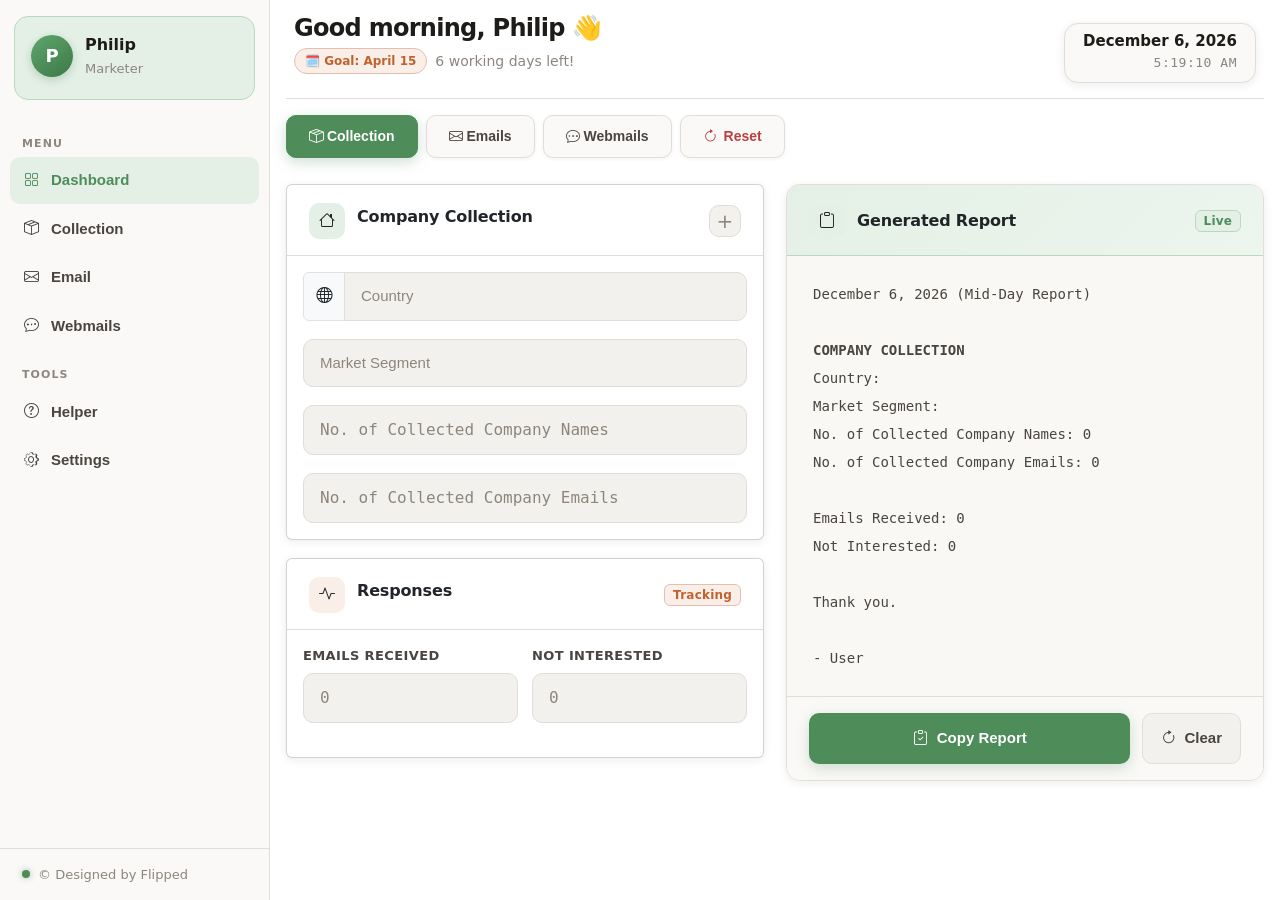
==== index.html @ 9dfaefea "dashboard" ====
<!DOCTYPE html>
<html lang="en">

<head>
    <meta charset="UTF-8" />
    <meta name="viewport" content="width=device-width, initial-scale=1.0" />
    <title>Ez Report</title>
    <link rel="stylesheet" href="assets/css/style.css" />
    <link href="assets/img/4.png" rel="icon">
    <link href="assets/vendor/bootstrap/css/bootstrap.min.css" rel="stylesheet">
    <link href="assets/vendor/bootstrap-icons/bootstrap-icons.css" rel="stylesheet">
</head>

<body>
    <div class="overlay" id="overlay" onclick="closeSidebar()"></div>
    <div id="sidebar-container"></div>

    <div class="main-wrap">
        <div id="main-content"></div>
    </div>


    <script src="assets/vendor/bootstrap/js/bootstrap.bundle.min.js"></script>
    <script src="assets/js/main.js"></script>
</body>

</html>
---- assets/css/style.css ----
:root {
    --bg: #f0ede8;
    --surface: #faf9f7;
    --surface-2: #f3f1ed;
    --border: #e2ddd6;
    --text: #1e1c19;
    --text-mid: #4a4540;
    --text-muted: #8c867e;
    --sage: #4e8c5a;
    --sage-lt: #e4f0e6;
    --sage-md: #b8d9bd;
    --terra: #c0622e;
    --terra-lt: #faeee8;
    --terra-md: #e5bfad;
    --danger: #b84040;
    --danger-lt: #faebeb;
    --sw: 270px;
    --r: 10px;
    --rl: 14px;
    --sh: 0 2px 10px rgba(30, 28, 25, 0.08);
    --foc: 0 0 0 3px rgba(78, 140, 90, 0.2);
}

*,
*::before,
*::after {
    box-sizing: border-box;
    margin: 0;
    padding: 0;
}

html,
body {
    height: 100%;
    font-family: 'Plus Jakarta Sans', sans-serif;
    background-color: white;
    color: var(--text);
    font-size: 16px;
    -webkit-font-smoothing: antialiased;
}

.sidebar {
    position: fixed;
    top: 0;
    left: 0;
    width: var(--sw);
    height: 100vh;
    background: var(--surface);
    border-right: 1.5px solid var(--border);
    display: flex;
    flex-direction: column;
    z-index: 200;
    transition: transform .3s cubic-bezier(.4, 0, .2, 1);
}

.sb-user {
    margin: 16px 14px;
    background: var(--sage-lt);
    border: 1.5px solid var(--sage-md);
    border-radius: var(--rl);
    padding: 16px;
}

.sb-user-row {
    display: flex;
    align-items: center;
    gap: 12px;
    margin-bottom: 4px;
}

.user-ava {
    width: 42px;
    height: 42px;
    border-radius: 50%;
    background: linear-gradient(145deg, #5ea66c, #3d7848);
    display: flex;
    align-items: center;
    justify-content: center;
    font-size: 18px;
    font-weight: 800;
    color: #fff;
    flex-shrink: 0;
    box-shadow: 0 3px 10px rgba(78, 140, 90, 0.3);
}

.user-name {
    font-size: 16px;
    font-weight: 700;
    color: var(--text);
}

.user-sub {
    font-size: 13px;
    font-weight: 500;
    color: var(--text-muted);
    margin-top: 2px;
}

.sb-nav {
    flex: 1;
    overflow-y: auto;
    padding: 12px 10px;
}

.nav-sec {
    font-size: 11px;
    font-weight: 700;
    letter-spacing: .1em;
    text-transform: uppercase;
    color: var(--text-muted);
    padding: 8px 12px 5px;
}

.nav-btn {
    display: flex;
    align-items: center;
    gap: 12px;
    width: 100%;
    padding: 12px 14px;
    border-radius: var(--r);
    background: none;
    border: none;
    cursor: pointer;
    font-family: 'Plus Jakarta Sans', sans-serif;
    font-size: 15px;
    font-weight: 600;
    color: var(--text-mid);
    text-align: left;
    transition: all .18s ease;
    margin-bottom: 2px;
}

.nav-btn:hover {
    background: var(--surface-2);
    color: var(--text);
}

.nav-btn.active {
    background: var(--sage-lt);
    color: var(--sage);
    font-weight: 700;
}

.sb-foot {
    padding: 16px 22px;
    border-top: 1.5px solid var(--border);
    font-size: 13px;
    font-weight: 500;
    color: var(--text-muted);
    display: flex;
    align-items: center;
    gap: 8px;
}

.sb-foot::before {
    content: '';
    width: 8px;
    height: 8px;
    border-radius: 50%;
    background: var(--sage);
    flex-shrink: 0;
    box-shadow: 0 0 6px rgba(78, 140, 90, 0.5);
}

.main-wrap {
    margin-left: var(--sw);
    min-height: 100vh;
    display: flex;
    flex-direction: column;
}

.topbar {
    border-bottom: 1.5px solid var(--border);
    display: flex;
    align-items: center;
    justify-content: space-between;
    gap: 16px;
}

.topbar-l {
    display: flex;
    align-items: center;
    gap: 16px;
}

.hamburger {
    display: none;
    flex-direction: column;
    gap: 5px;
    background: none;
    border: none;
    cursor: pointer;
    padding: 4px;
}

.hamburger span {
    display: block;
    width: 22px;
    height: 2.5px;
    background: var(--text-mid);
    border-radius: 99px;
}

.greet h1 {
    font-size: 24px;
    font-weight: 800;
    color: var(--text);
    letter-spacing: -.03em;
    line-height: 1;
}

.greet p {
    font-size: 14px;
    font-weight: 500;
    color: var(--text-muted);
    margin-top: 5px;
    display: flex;
    align-items: center;
    gap: 8px;
    flex-wrap: wrap;
}

.chip {
    display: inline-flex;
    align-items: center;
    gap: 4px;
    background: var(--terra-lt);
    color: var(--terra);
    border: 1.5px solid var(--terra-md);
    font-size: 12px;
    font-weight: 700;
    padding: 3px 10px;
    border-radius: 99px;
}

.clock-card {
    background: var(--surface);
    border: 1.5px solid var(--border);
    border-radius: var(--rl);
    padding: 10px 18px;
    box-shadow: var(--sh);
    text-align: right;
    flex-shrink: 0;
}

.clock-date {
    font-size: 15px;
    font-weight: 700;
    color: var(--text);
    line-height: 1;
}

.clock-time {
    font-family: 'JetBrains Mono', monospace;
    font-size: 13px;
    color: var(--text-muted);
    margin-top: 4px;
    letter-spacing: .04em;
}

.content {
    flex: 1;
}

.page-bar {
    display: flex;
    align-items: center;
    justify-content: space-between;
    flex-wrap: wrap;
    gap: 14px;
    margin-bottom: 26px;
}

.page-title {
    display: flex;
    align-items: center;
    gap: 12px;
}

.page-icon {
    width: 40px;
    height: 40px;
    border-radius: var(--r);
    background: var(--terra-lt);
    border: 1.5px solid var(--terra-md);
    display: flex;
    align-items: center;
    justify-content: center;
}

.page-icon svg {
    width: 20px;
    height: 20px;
    color: var(--terra);
}

.page-title h2 {
    font-size: 22px;
    font-weight: 800;
    color: var(--text);
    letter-spacing: -.02em;
}

.tabs {
    display: flex;
    align-items: center;
    gap: 8px;
    flex-wrap: wrap;
}

.tab {
    padding: 10px 22px;
    border-radius: var(--r);
    background: var(--surface);
    border: 1.5px solid var(--border);
    font-family: 'Plus Jakarta Sans', sans-serif;
    font-size: 14px;
    font-weight: 700;
    color: var(--text-mid);
    cursor: pointer;
    transition: all .18s ease;
    box-shadow: 0 1px 4px rgba(30, 28, 25, 0.06);
}

.tab:hover {
    border-color: var(--sage-md);
    color: var(--sage);
    background: var(--sage-lt);
}

.tab.active {
    background: var(--sage);
    border-color: var(--sage);
    color: #fff;
    box-shadow: 0 4px 14px rgba(78, 140, 90, 0.28);
}

.tab.rst {
    color: var(--danger);
    display: flex;
    align-items: center;
    gap: 7px;
}

.tab.rst:hover {
    background: var(--danger-lt);
    border-color: var(--danger);
}

.tab.rst svg {
    width: 14px;
    height: 14px;
}

.grid {
    display: grid;
    grid-template-columns: 1fr 1fr;
    gap: 22px;
    align-items: start;
}

.card {
    background: var(--surface);
    border: 1.5px solid var(--border);
    border-radius: var(--rl);
    box-shadow: var(--sh);
    overflow: hidden;
    animation: fu .38s ease both;
}

.card+.card {
    margin-top: 18px;
}

@keyframes fu {
    from {
        opacity: 0;
        transform: translateY(10px);
    }

    to {
        opacity: 1;
        transform: translateY(0);
    }
}

.card-head {
    padding: 18px 22px 16px;
    border-bottom: 1.5px solid var(--border);
    display: flex;
    align-items: center;
    justify-content: space-between;
}

.card-head-l {
    display: flex;
    align-items: center;
    gap: 12px;
}

.ci {
    width: 36px;
    height: 36px;
    border-radius: var(--r);
    display: flex;
    align-items: center;
    justify-content: center;
    flex-shrink: 0;
}

.ci.s {
    background: var(--sage-lt);
}

.ci.t {
    background: var(--terra-lt);
}

.ci svg {
    width: 17px;
    height: 17px;
}

.ci.s svg {
    color: var(--sage);
}

.ci.t svg {
    color: var(--terra);
}

.card-title {
    font-size: 16px;
    font-weight: 800;
    color: var(--text);
    letter-spacing: -.01em;
}

.badge {
    font-size: 12px;
    font-weight: 700;
    padding: 4px 11px;
    border-radius: 99px;
    letter-spacing: .02em;
}

.badge.s {
    background: var(--sage-lt);
    color: var(--sage);
    border: 1.5px solid var(--sage-md);
}

.badge.t {
    background: var(--terra-lt);
    color: var(--terra);
    border: 1.5px solid var(--terra-md);
}

.add-btn {
    width: 32px;
    height: 32px;
    border-radius: var(--r);
    background: var(--surface-2);
    border: 1.5px solid var(--border);
    color: var(--text-muted);
    font-size: 20px;
    line-height: 1;
    display: flex;
    align-items: center;
    justify-content: center;
    cursor: pointer;
    transition: all .18s;
}

.add-btn:hover {
    border-color: var(--sage);
    color: var(--sage);
    background: var(--sage-lt);
}

.card-body {
    padding: 22px;
}

.field {
    margin-bottom: 18px;
}

.field:last-child {
    margin-bottom: 0;
}

.fpair {
    display: grid;
    grid-template-columns: 1fr 1fr;
    gap: 14px;
}

.flbl {
    font-size: 13px;
    font-weight: 700;
    color: var(--text-mid);
    letter-spacing: .03em;
    text-transform: uppercase;
    margin-bottom: 7px;
    display: flex;
    align-items: center;
    gap: 8px;
}

.flbl-btn {
    background: none;
    border: none;
    cursor: pointer;
    padding: 0;
    color: var(--text-muted);
    display: flex;
    align-items: center;
    transition: color .18s;
}

.flbl-btn:hover {
    color: var(--sage);
}

.flbl-btn svg {
    width: 15px;
    height: 15px;
}

.form-control.fin {
    width: 100%;
    background: var(--surface-2);
    border: 1.5px solid var(--border);
    border-radius: var(--r);
    padding: 12px 16px;
    font-family: 'Plus Jakarta Sans', sans-serif;
    font-size: 15px;
    font-weight: 600;
    color: var(--text);
    outline: none;
    transition: all .2s ease;
}

.form-control.fin::placeholder {
    color: var(--text-muted);
    font-weight: 400;
}

.form-control.fin:focus {
    border-color: var(--sage);
    background: #fff;
    box-shadow: var(--foc);
}

.form-control.fin.mono {
    font-family: 'JetBrains Mono', monospace;
    font-size: 16px;
    font-weight: 500;
}

.form-control.fin[type=number]::-webkit-inner-spin-button,
.form-control.fin[type=number]::-webkit-outer-spin-button {
    -webkit-appearance: none;
}

.form-control.fin[type=number] {
    -moz-appearance: textfield;
}

.rcard {
    background: var(--surface);
    border: 1.5px solid var(--border);
    border-radius: var(--rl);
    box-shadow: var(--sh);
    overflow: hidden;
    animation: fu .38s ease .1s both;
    display: flex;
    flex-direction: column;
}

.rcard .card-head {
    background: linear-gradient(135deg, var(--sage-lt), #ecf5ee);
    border-bottom: 1.5px solid var(--sage-md);
}

.rout {
    flex: 1;
    padding: 24px 26px;
    min-height: 320px;
    max-height: 480px;
    overflow-y: auto;
    background: #f9f8f5;
    font-family: 'JetBrains Mono', monospace;
    font-size: 14px;
    line-height: 2;
    color: var(--text-mid);
}

.rout::-webkit-scrollbar {
    width: 5px;
}

.rout::-webkit-scrollbar-track {
    background: transparent;
}

.rout::-webkit-scrollbar-thumb {
    background: var(--border);
    border-radius: 99px;
}

.ro-date {
    font-size: 13px;
    color: var(--text-muted);
    margin-bottom: 16px;
}

.ro-head {
    font-size: 12px;
    letter-spacing: .14em;
    text-transform: uppercase;
    color: var(--sage);
    background: var(--sage-lt);
    border-left: 3px solid var(--sage);
    padding: 6px 12px;
    border-radius: 0 6px 6px 0;
    display: inline-block;
    margin-bottom: 14px;
    font-weight: 600;
}

.ro-row {
    display: flex;
    gap: 10px;
    margin-bottom: 6px;
    align-items: baseline;
}

.ro-key {
    font-size: 13px;
    color: var(--text-muted);
    min-width: 210px;
}

.ro-val {
    font-size: 14px;
    font-weight: 600;
    color: var(--text);
}

.ro-val.e {
    color: #ccc;
    font-style: italic;
    font-weight: 400;
}

.ro-hr {
    border: none;
    border-top: 1.5px dashed var(--border);
    margin: 16px 0;
}

.ro-stat {
    display: flex;
    align-items: center;
    gap: 8px;
    margin-bottom: 6px;
}

.ro-dot {
    width: 8px;
    height: 8px;
    border-radius: 50%;
    flex-shrink: 0;
}

.ro-dot.g {
    background: var(--sage);
}

.ro-dot.o {
    background: var(--terra);
}

.ro-sign {
    font-size: 13px;
    color: var(--text-muted);
    margin-top: 16px;
    line-height: 1.8;
}

.ro-sign strong {
    color: var(--text);
    font-weight: 600;
}

.ract {
    padding: 16px 22px;
    border-top: 1.5px solid var(--border);
    display: flex;
    gap: 12px;
    background: var(--surface);
}

.btn-main {
    flex: 1;
    display: flex;
    align-items: center;
    justify-content: center;
    gap: 9px;
    padding: 13px 22px;
    background: var(--sage);
    color: #fff;
    border: none;
    border-radius: var(--r);
    font-family: 'Plus Jakarta Sans', sans-serif;
    font-size: 15px;
    font-weight: 700;
    cursor: pointer;
    transition: all .2s;
    box-shadow: 0 4px 14px rgba(78, 140, 90, 0.25);
}

.btn-main:hover {
    background: #3f7a4a;
    transform: translateY(-1px);
    box-shadow: 0 6px 20px rgba(78, 140, 90, 0.35);
}

.btn-main svg {
    width: 16px;
    height: 16px;
}

.btn-sec {
    display: flex;
    align-items: center;
    justify-content: center;
    gap: 8px;
    padding: 13px 18px;
    background: var(--surface-2);
    color: var(--text-mid);
    border: 1.5px solid var(--border);
    border-radius: var(--r);
    font-family: 'Plus Jakarta Sans', sans-serif;
    font-size: 15px;
    font-weight: 700;
    cursor: pointer;
    transition: all .2s;
}

.btn-sec:hover {
    border-color: var(--terra-md);
    color: var(--terra);
    background: var(--terra-lt);
}

.btn-sec svg {
    width: 15px;
    height: 15px;
}

.toast {
    position: fixed;
    bottom: 26px;
    right: 26px;
    background: var(--text);
    color: #fff;
    padding: 13px 22px;
    border-radius: var(--rl);
    font-size: 15px;
    font-weight: 600;
    display: flex;
    align-items: center;
    gap: 9px;
    box-shadow: 0 8px 28px rgba(30, 28, 25, 0.2);
    z-index: 9999;
    opacity: 0;
    transform: translateY(10px);
    transition: all .25s ease;
    pointer-events: none;
}

.toast.show {
    opacity: 1;
    transform: translateY(0);
}

.toast svg {
    width: 16px;
    height: 16px;
    color: #5ea66c;
}

.overlay {
    display: none;
    position: fixed;
    inset: 0;
    background: rgba(30, 28, 25, 0.35);
    backdrop-filter: blur(3px);
    z-index: 199;
}

.overlay.open {
    display: block;
}

@media(max-width:1100px) {
    .grid {
        grid-template-columns: 1fr;
    }
}

@media(max-width:768px) {
    .sidebar {
        transform: translateX(-100%);
    }

    .sidebar.open {
        transform: translateX(0);
        box-shadow: 10px 0 40px rgba(30, 28, 25, 0.15);
    }

    .main-wrap {
        margin-left: 0;
    }

    .topbar {
        padding: 14px 20px;
    }

    .content {
        padding: 20px;
    }

    .hamburger {
        display: flex;
    }

    .greet h1 {
        font-size: 20px;
    }
}

@media(max-width:520px) {
    .topbar {
        flex-wrap: wrap;
    }

    .clock-card {
        width: 100%;
        text-align: left;
    }

    .fpair {
        grid-template-columns: 1fr;
    }

    .page-bar {
        flex-direction: column;
        align-items: flex-start;
    }
}
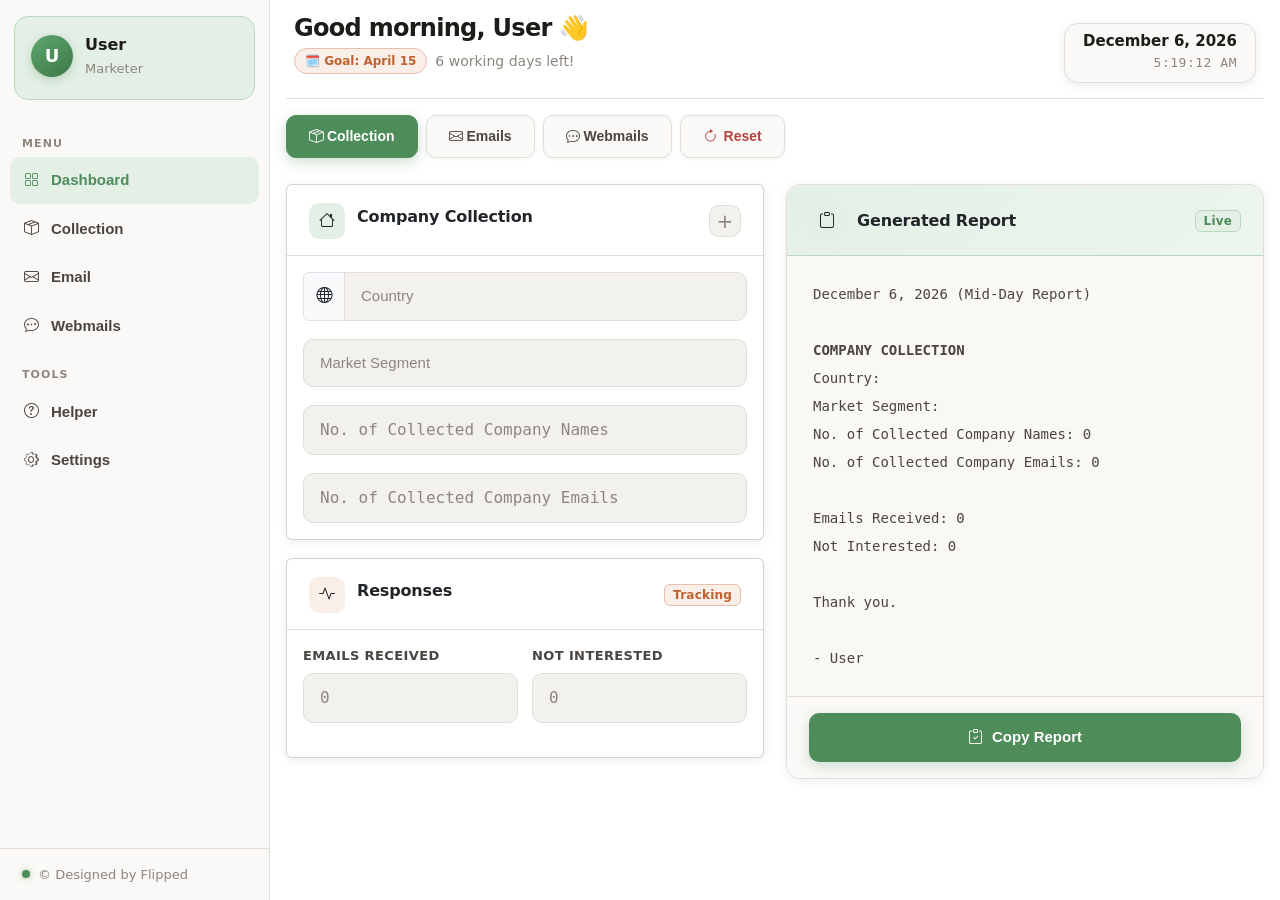
==== commit ccf211ad: "copy modal" ====
--- a/index.html
+++ b/index.html
@@ -19,6 +19,14 @@
         <div id="main-content"></div>
     </div>
 
+    <div id="appAlert" class="app-alert hidden">
+        <div class="app-alert-box">
+            <div class="app-alert-icon">✔</div>
+            <div class="app-alert-msg" id="appAlertMsg">Message</div>
+
+            <button class="app-alert-btn" onclick="closeAppAlert()">OK</button>
+        </div>
+    </div>
 
     <script src="assets/vendor/bootstrap/js/bootstrap.bundle.min.js"></script>
     <script src="assets/js/main.js"></script>
--- a/assets/css/style.css
+++ b/assets/css/style.css
@@ -806,6 +806,61 @@
     display: block;
 }
 
+.app-alert {
+    position: fixed;
+    inset: 0;
+    background: rgba(0, 0, 0, .4);
+    display: flex;
+    align-items: center;
+    justify-content: center;
+    z-index: 9999;
+}
+
+.app-alert.hidden {
+    display: none;
+}
+
+.app-alert-box {
+    background: #fff;
+    padding: 20px;
+    border-radius: 12px;
+    width: 280px;
+    text-align: center;
+    box-shadow: 0 10px 30px rgba(0, 0, 0, .2);
+    animation: pop .15s ease-out;
+}
+
+@keyframes pop {
+    from {
+        transform: scale(.9);
+        opacity: 0;
+    }
+
+    to {
+        transform: scale(1);
+        opacity: 1;
+    }
+}
+
+.app-alert-icon {
+    font-size: 24px;
+    margin-bottom: 8px;
+}
+
+.app-alert-msg {
+    margin-bottom: 12px;
+    font-weight: 500;
+}
+
+.app-alert-btn {
+    padding: 6px 14px;
+    border: none;
+    border-radius: 8px;
+    background: #198754;
+    color: white;
+    cursor: pointer;
+}
+
 @media(max-width:1100px) {
     .grid {
         grid-template-columns: 1fr;
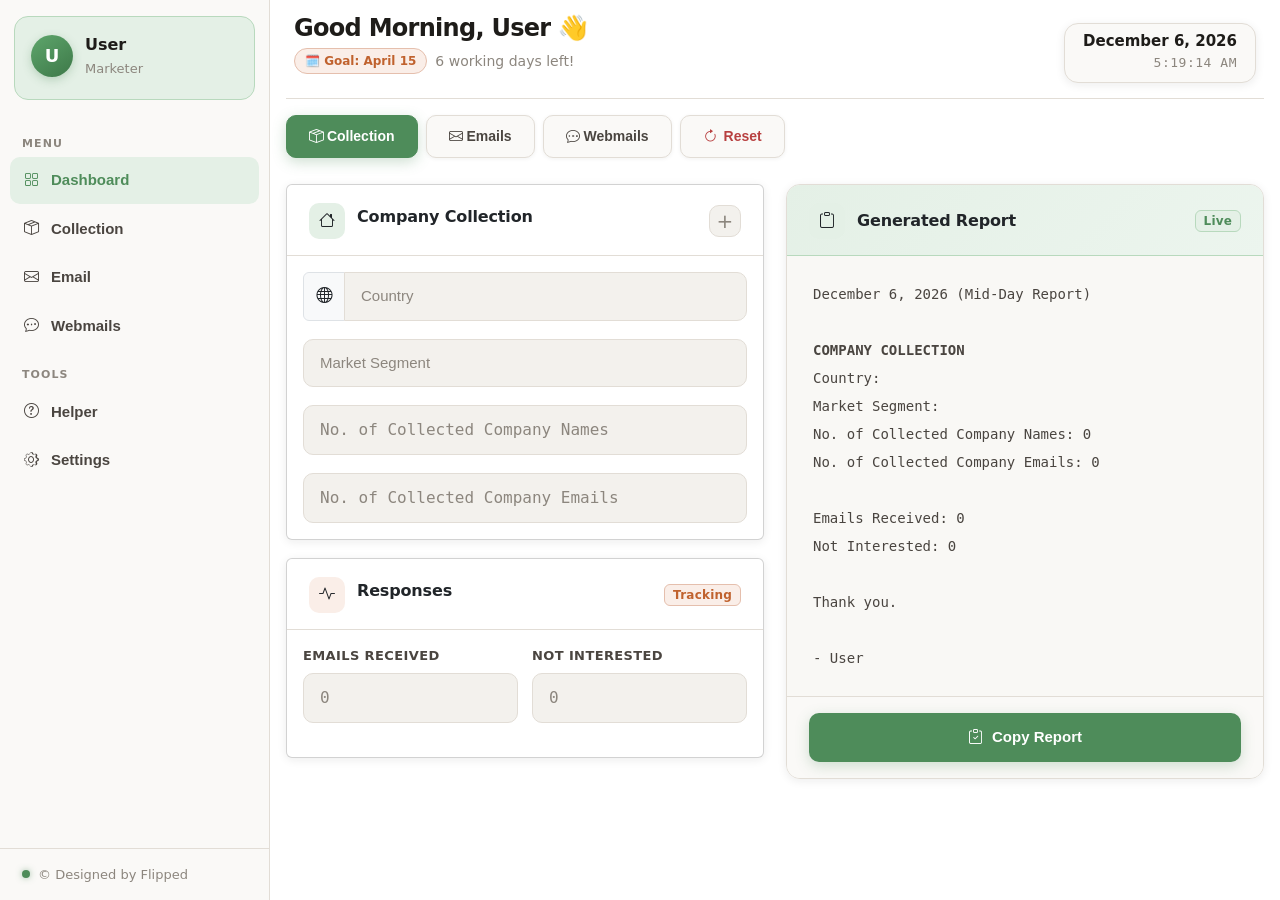
==== commit 267bd6ee: "add frog" ====
--- a/index.html
+++ b/index.html
@@ -1,5 +1,35 @@
 <!DOCTYPE html>
 <html lang="en">
+
+<style>
+    .hidden {
+        display: none;
+    }
+
+    .run-gif img {
+        width: 180px;
+        height: auto;
+    }
+
+    .run-gif {
+        position: fixed;
+        bottom: 0;
+        right: -180px;
+        z-index: 9999;
+
+        animation: runAcross 5s linear infinite;
+    }
+
+    @keyframes runAcross {
+        0% {
+            transform: translateX(0);
+        }
+
+        100% {
+            transform: translateX(-130vw);
+        }
+    }
+</style>
 
 <head>
     <meta charset="UTF-8" />
@@ -27,6 +57,10 @@
             <button class="app-alert-btn" onclick="closeAppAlert()">OK</button>
         </div>
     </div>
+    
+    <div id="runGif" class="run-gif hidden">
+        <img src="assets/img/run.gif" alt="running">
+    </div>
 
     <script src="assets/vendor/bootstrap/js/bootstrap.bundle.min.js"></script>
     <script src="assets/js/main.js"></script>
--- a/assets/css/style.css
+++ b/assets/css/style.css
@@ -536,7 +536,7 @@
     padding: 12px 16px;
     font-family: 'Plus Jakarta Sans', sans-serif;
     font-size: 15px;
-    font-weight: 600;
+    /* font-weight: 600; */
     color: var(--text);
     outline: none;
     transition: all .2s ease;
@@ -861,6 +861,73 @@
     cursor: pointer;
 }
 
+.custom-progress {
+    height: 25px !important;
+    background: #eef2f7;
+    border-radius: 999px;
+    overflow: hidden;
+}
+
+.custom-progress .progress-bar {
+    height: 100%;
+    background: linear-gradient(90deg, #fde2d1, #f8c9a6);
+    font-size: 14px;
+    color: black;
+    transition: width 0.3s ease;
+}
+
+.city-list {
+    display: flex;
+    flex-direction: column;
+
+    height: 200px;
+    overflow-y: auto;
+    background: var(--surface);
+}
+
+/* each row */
+.city-list .form-check {
+    background: #f8fafc;
+    border-radius: 10px;
+    transition: all 0.2s ease;
+    border: 1px solid transparent;
+    margin-bottom: 4px;
+    padding: 0px 40px;
+}
+
+/* hover */
+.city-list .form-check:hover {
+    background: #eef4ff;
+    border-color: #d6e4ff;
+}
+
+/* label */
+.city-list .form-check-label {
+    display: flex;
+    align-items: center;
+    gap: 8px;
+    font-size: 14px;
+    cursor: pointer;
+}
+
+/* checkbox */
+.city-list input[type="checkbox"] {
+    transform: scale(1.4);
+    cursor: pointer;
+}
+
+/* checked state */
+.city-list input[type="checkbox"]:checked+span,
+.city-list input[type="checkbox"]:checked {
+    accent-color: #4f8cff;
+}
+
+/* completed city highlight */
+.city-list .form-check.completed {
+    background: #e6f4ea;
+    border-color: #b7e1c1;
+}
+
 @media(max-width:1100px) {
     .grid {
         grid-template-columns: 1fr;
